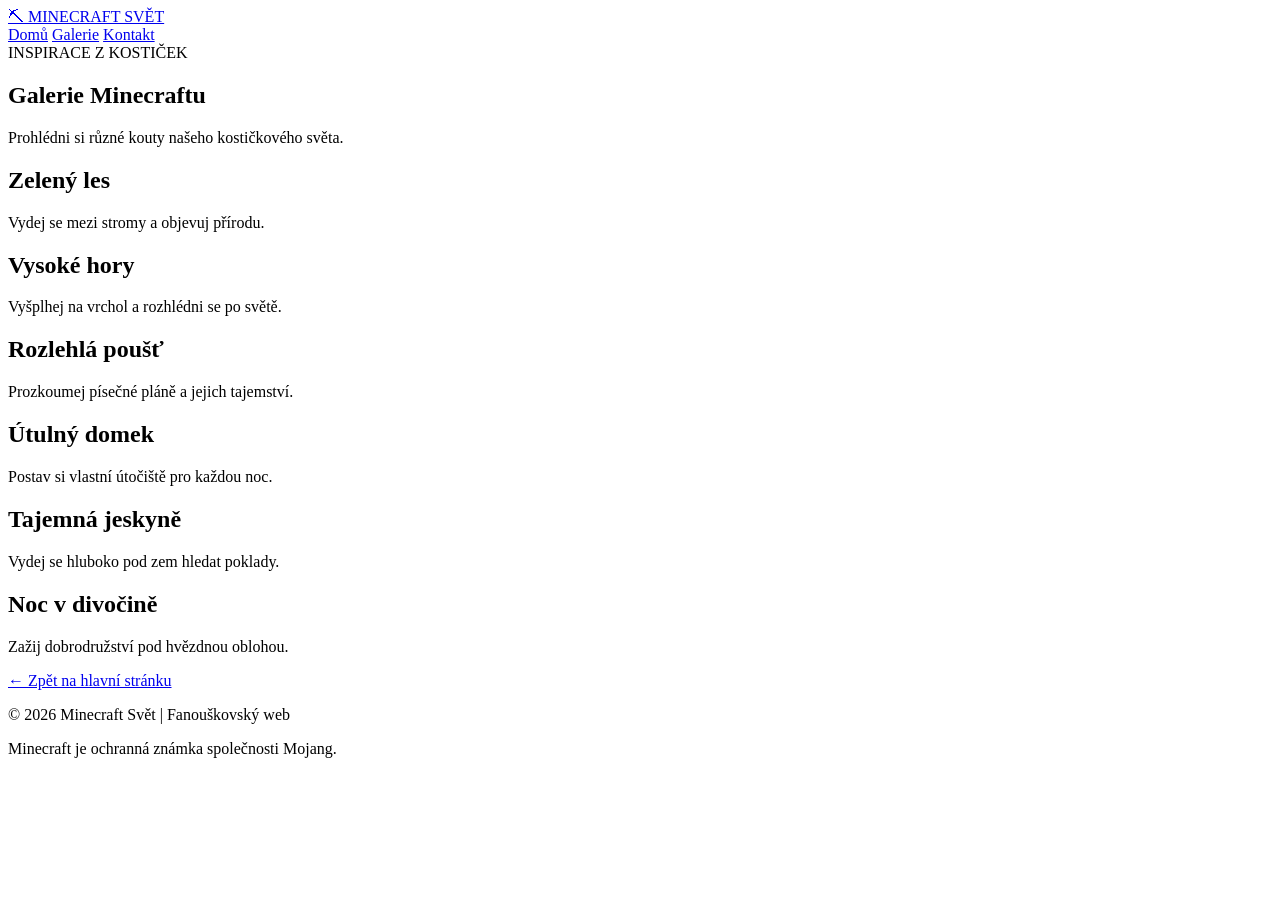
==== galerie.html @ 8e6a987d "Add galerie.html for Minecraft gallery page This file contains the HTML structure for the Minecraft " ====
<!DOCTYPE html>
<html lang="cs">
<head>
    <meta charset="UTF-8">
    <meta name="viewport" content="width=device-width, initial-scale=1.0">
    <title>Minecraft svět | Galerie</title>
    <link rel="stylesheet" href="style.css">
</head>
<body>

    <header>
        <a class="logo" href="index.html">⛏ MINECRAFT SVĚT</a>
        <nav>
            <a href="index.html">Domů</a>
            <a class="active" href="galerie.html">Galerie</a>
            <a href="kontakt.html">Kontakt</a>
        </nav>
    </header>

    <main>
        <section class="page-intro">
            <span class="tag">INSPIRACE Z KOSTIČEK</span>
            <h1>Galerie Minecraftu</h1>
            <p>Prohlédni si různé kouty našeho kostičkového světa.</p>
        </section>

        <section class="gallery">
            <article class="gallery-card">
                <div class="scene scene-forest">
                    <div class="pixel-sun"></div>
                    <div class="pixel-tree"></div>
                    <div class="pixel-ground"></div>
                </div>
                <h2>Zelený les</h2>
                <p>Vydej se mezi stromy a objevuj přírodu.</p>
            </article>

            <article class="gallery-card">
                <div class="scene scene-mountain">
                    <div class="pixel-mountain"></div>
                    <div class="pixel-ground"></div>
                </div>
                <h2>Vysoké hory</h2>
                <p>Vyšplhej na vrchol a rozhlédni se po světě.</p>
            </article>

            <article class="gallery-card">
                <div class="scene scene-desert">
                    <div class="pixel-sun"></div>
                    <div class="pixel-pyramid"></div>
                    <div class="pixel-ground"></div>
                </div>
                <h2>Rozlehlá poušť</h2>
                <p>Prozkoumej písečné pláně a jejich tajemství.</p>
            </article>

            <article class="gallery-card">
                <div class="scene scene-house">
                    <div class="pixel-house"></div>
                    <div class="pixel-ground"></div>
                </div>
                <h2>Útulný domek</h2>
                <p>Postav si vlastní útočiště pro každou noc.</p>
            </article>

            <article class="gallery-card">
                <div class="scene scene-cave">
                    <div class="pixel-diamond"></div>
                    <div class="pixel-ground"></div>
                </div>
                <h2>Tajemná jeskyně</h2>
                <p>Vydej se hluboko pod zem hledat poklady.</p>
            </article>

            <article class="gallery-card">
                <div class="scene scene-night">
                    <div class="pixel-moon"></div>
                    <div class="pixel-tree"></div>
                    <div class="pixel-ground"></div>
                </div>
                <h2>Noc v divočině</h2>
                <p>Zažij dobrodružství pod hvězdnou oblohou.</p>
            </article>
        </section>

        <div class="center">
            <a class="btn" href="index.html">← Zpět na hlavní stránku</a>
        </div>
    </main>

    <footer>
        <p>© 2026 Minecraft Svět | Fanouškovský web</p>
        <p>Minecraft je ochranná známka společnosti Mojang.</p>
    </footer>

</body>
</html>
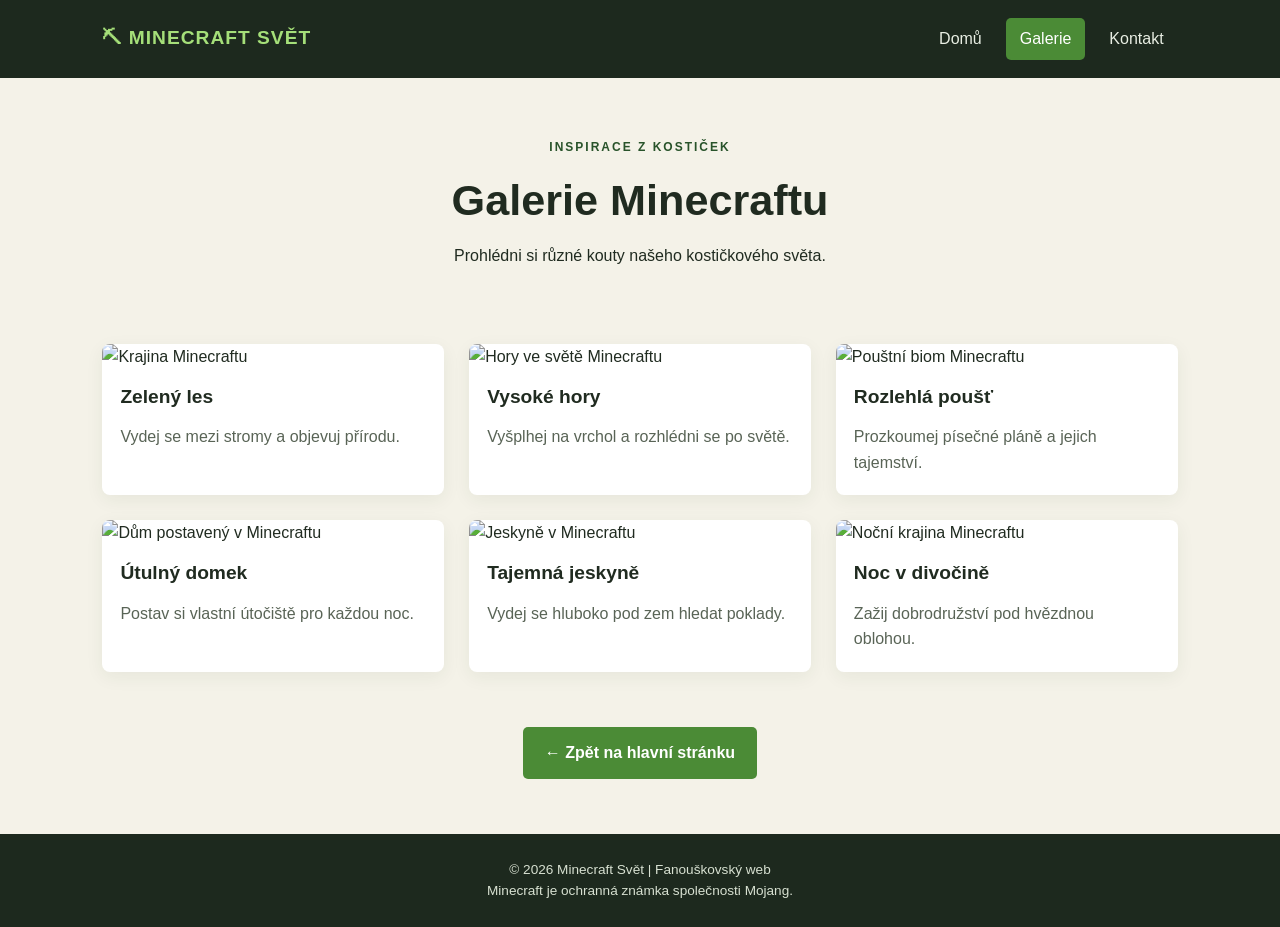
==== commit a171aaeb: "Replace scenes with images in gallery section" ====
--- a/galerie.html
+++ b/galerie.html
@@ -26,62 +26,55 @@
         </section>
 
         <section class="gallery">
+
             <article class="gallery-card">
-                <div class="scene scene-forest">
-                    <div class="pixel-sun"></div>
-                    <div class="pixel-tree"></div>
-                    <div class="pixel-ground"></div>
-                </div>
+                <img class="gallery-photo"
+                     src="https://commons.wikimedia.org/wiki/Special:FilePath/Minecraft%20landscape.png"
+                     alt="Krajina Minecraftu">
                 <h2>Zelený les</h2>
                 <p>Vydej se mezi stromy a objevuj přírodu.</p>
             </article>
 
             <article class="gallery-card">
-                <div class="scene scene-mountain">
-                    <div class="pixel-mountain"></div>
-                    <div class="pixel-ground"></div>
-                </div>
+                <img class="gallery-photo"
+                     src="https://commons.wikimedia.org/wiki/Special:FilePath/Minecraft%20mountains.png"
+                     alt="Hory ve světě Minecraftu">
                 <h2>Vysoké hory</h2>
                 <p>Vyšplhej na vrchol a rozhlédni se po světě.</p>
             </article>
 
             <article class="gallery-card">
-                <div class="scene scene-desert">
-                    <div class="pixel-sun"></div>
-                    <div class="pixel-pyramid"></div>
-                    <div class="pixel-ground"></div>
-                </div>
+                <img class="gallery-photo"
+                     src="https://commons.wikimedia.org/wiki/Special:FilePath/Minecraft%20desert.png"
+                     alt="Pouštní biom Minecraftu">
                 <h2>Rozlehlá poušť</h2>
                 <p>Prozkoumej písečné pláně a jejich tajemství.</p>
             </article>
 
             <article class="gallery-card">
-                <div class="scene scene-house">
-                    <div class="pixel-house"></div>
-                    <div class="pixel-ground"></div>
-                </div>
+                <img class="gallery-photo"
+                     src="https://commons.wikimedia.org/wiki/Special:FilePath/Minecraft%20house.png"
+                     alt="Dům postavený v Minecraftu">
                 <h2>Útulný domek</h2>
                 <p>Postav si vlastní útočiště pro každou noc.</p>
             </article>
 
             <article class="gallery-card">
-                <div class="scene scene-cave">
-                    <div class="pixel-diamond"></div>
-                    <div class="pixel-ground"></div>
-                </div>
+                <img class="gallery-photo"
+                     src="https://commons.wikimedia.org/wiki/Special:FilePath/Minecraft%20cave.png"
+                     alt="Jeskyně v Minecraftu">
                 <h2>Tajemná jeskyně</h2>
                 <p>Vydej se hluboko pod zem hledat poklady.</p>
             </article>
 
             <article class="gallery-card">
-                <div class="scene scene-night">
-                    <div class="pixel-moon"></div>
-                    <div class="pixel-tree"></div>
-                    <div class="pixel-ground"></div>
-                </div>
+                <img class="gallery-photo"
+                     src="https://commons.wikimedia.org/wiki/Special:FilePath/Minecraft%20night.png"
+                     alt="Noční krajina Minecraftu">
                 <h2>Noc v divočině</h2>
                 <p>Zažij dobrodružství pod hvězdnou oblohou.</p>
             </article>
+
         </section>
 
         <div class="center">
--- a/style.css
+++ b/style.css
@@ -0,0 +1,564 @@
+
+/* Základní nastavení */
+* {
+    box-sizing: border-box;
+    margin: 0;
+    padding: 0;
+}
+
+:root {
+    --green: #4b8b36;
+    --dark-green: #28532a;
+    --brown: #795438;
+    --dark: #202b20;
+    --cream: #f4f2e8;
+    --white: #ffffff;
+}
+
+body {
+    font-family: Arial, sans-serif;
+    background: var(--cream);
+    color: var(--dark);
+    line-height: 1.6;
+}
+
+header {
+    background: #1d291e;
+    color: white;
+    padding: 18px 8%;
+    display: flex;
+    justify-content: space-between;
+    align-items: center;
+    gap: 20px;
+    flex-wrap: wrap;
+}
+
+.logo {
+    color: #a5df79;
+    font-size: 1.2rem;
+    font-weight: bold;
+    text-decoration: none;
+    letter-spacing: 1px;
+}
+
+nav {
+    display: flex;
+    gap: 10px;
+    flex-wrap: wrap;
+}
+
+nav a {
+    color: #e8eee3;
+    text-decoration: none;
+    padding: 8px 14px;
+    border-radius: 5px;
+}
+
+nav a:hover,
+nav a.active {
+    background: var(--green);
+    color: white;
+}
+
+.hero {
+    min-height: 440px;
+    background: linear-gradient(135deg, #d6f0b4, #83c66c);
+    display: grid;
+    grid-template-columns: 1fr 1fr;
+    align-items: center;
+    padding: 55px 8%;
+    gap: 35px;
+    overflow: hidden;
+}
+
+.hero-content h1 {
+    font-size: clamp(2.5rem, 5vw, 4.5rem);
+    line-height: 1.05;
+    margin: 16px 0;
+    color: #203d22;
+}
+
+.hero-content p {
+    max-width: 480px;
+    margin-bottom: 25px;
+}
+
+.tag {
+    font-size: 0.75rem;
+    font-weight: bold;
+    letter-spacing: 2px;
+    color: var(--dark-green);
+}
+
+.btn {
+    display: inline-block;
+    background: var(--green);
+    color: white;
+    border: none;
+    border-radius: 5px;
+    padding: 13px 22px;
+    text-decoration: none;
+    font-weight: bold;
+    cursor: pointer;
+    font-size: 1rem;
+}
+
+.btn:hover {
+    background: var(--dark-green);
+}
+
+/* Kostičková ilustrace na hlavní stránce */
+.hero-art {
+    height: 300px;
+    position: relative;
+    overflow: hidden;
+    background: linear-gradient(#81c9f0 0 65%, #6da64d 65%);
+    border: 8px solid #fff;
+    box-shadow: 8px 8px 0 #53873e;
+    image-rendering: pixelated;
+}
+
+.sun {
+    position: absolute;
+    width: 55px;
+    height: 55px;
+    background: #ffe56b;
+    top: 30px;
+    right: 45px;
+}
+
+.cloud {
+    position: absolute;
+    background: white;
+    height: 18px;
+    width: 75px;
+    top: 65px;
+    left: 45px;
+    box-shadow: 20px -15px white, 40px 0 white;
+}
+
+.cloud-two {
+    top: 120px;
+    left: 180px;
+    transform: scale(.7);
+}
+
+.mountain {
+    position: absolute;
+    bottom: 75px;
+    left: 35px;
+    width: 190px;
+    height: 130px;
+    background: #718d70;
+    clip-path: polygon(50% 0, 100% 100%, 0 100%);
+}
+
+.grass-block {
+    position: absolute;
+    bottom: 0;
+    right: 0;
+    width: 100%;
+    height: 90px;
+}
+
+.grass-top {
+    height: 25px;
+    background: #4e9c3c;
+}
+
+.dirt {
+    height: 65px;
+    background: repeating-linear-gradient(
+        90deg, #93623d 0 30px, #805333 30px 60px
+    );
+}
+
+.little-tree {
+    position: absolute;
+    bottom: 90px;
+    right: 55px;
+}
+
+.trunk {
+    height: 65px;
+    width: 25px;
+    background: #79502e;
+    margin: auto;
+}
+
+.leaves {
+    width: 95px;
+    height: 95px;
+    background: #347b32;
+    box-shadow: inset 15px 0 #438e38;
+}
+
+/* Obsah a sekce */
+.section {
+    padding: 65px 8%;
+}
+
+.section-heading,
+.page-intro {
+    text-align: center;
+    margin-bottom: 35px;
+}
+
+.section-heading h2,
+.page-intro h1 {
+    font-size: clamp(1.8rem, 4vw, 2.7rem);
+    margin: 8px 0;
+}
+
+.features {
+    display: grid;
+    grid-template-columns: repeat(3, 1fr);
+    gap: 22px;
+}
+
+.feature {
+    background: white;
+    padding: 28px;
+    border-radius: 8px;
+    border-bottom: 5px solid var(--green);
+    box-shadow: 0 5px 18px #263a2010;
+}
+
+.feature-icon {
+    font-size: 2.5rem;
+    margin-bottom: 10px;
+}
+
+.feature h3 {
+    margin-bottom: 8px;
+}
+
+.quote {
+    background: #29472b;
+    color: white;
+    text-align: center;
+    padding: 45px 20px;
+}
+
+.quote p {
+    font-size: 1.5rem;
+    font-weight: bold;
+    margin-bottom: 12px;
+}
+
+.quote a {
+    color: #b9e78d;
+}
+
+/* Podstránky */
+.page-intro {
+    padding: 55px 8% 25px;
+}
+
+.gallery {
+    padding: 15px 8% 55px;
+    display: grid;
+    grid-template-columns: repeat(3, 1fr);
+    gap: 25px;
+}
+
+.gallery-card {
+    background: white;
+    border-radius: 8px;
+    overflow: hidden;
+    box-shadow: 0 5px 18px #263a2010;
+}
+
+.gallery-card h2,
+.gallery-card p {
+    margin: 12px 18px;
+}
+
+.gallery-card h2 {
+    font-size: 1.2rem;
+}
+
+.gallery-card p {
+    margin-bottom: 20px;
+    color: #596456;
+}
+
+/* Ilustrace v galerii */
+.scene {
+    height: 190px;
+    position: relative;
+    overflow: hidden;
+    background: #8bd0ee;
+}
+
+.pixel-ground {
+    position: absolute;
+    bottom: 0;
+    height: 45px;
+    width: 100%;
+    background: #4e9b3e;
+    border-top: 12px solid #75c653;
+}
+
+.pixel-sun {
+    position: absolute;
+    top: 25px;
+    right: 30px;
+    width: 35px;
+    height: 35px;
+    background: #ffe16b;
+}
+
+.pixel-tree {
+    position: absolute;
+    bottom: 45px;
+    left: 45%;
+    width: 25px;
+    height: 70px;
+    background: #80512f;
+}
+
+.pixel-tree::before {
+    content: "";
+    position: absolute;
+    width: 85px;
+    height: 75px;
+    background: #317d35;
+    left: -30px;
+    top: -55px;
+    box-shadow: inset 15px 0 #499340;
+}
+
+.scene-mountain {
+    background: #9ad5f3;
+}
+
+.pixel-mountain {
+    position: absolute;
+    bottom: 35px;
+    left: 20%;
+    width: 190px;
+    height: 150px;
+    background: #7b8e9a;
+    clip-path: polygon(50% 0, 100% 100%, 0 100%);
+}
+
+.scene-desert {
+    background: #f5c66e;
+}
+
+.scene-desert .pixel-ground {
+    background: #d4a14e;
+    border-color: #e9c477;
+}
+
+.pixel-pyramid {
+    position: absolute;
+    bottom: 40px;
+    left: 30%;
+    width: 150px;
+    height: 120px;
+    background: #b98a46;
+    clip-path: polygon(50% 0, 100% 100%, 0 100%);
+}
+
+.scene-house {
+    background: #9bd3f0;
+}
+
+.pixel-house {
+    position: absolute;
+    bottom: 45px;
+    left: 30%;
+    width: 125px;
+    height: 90px;
+    background: #b77b4a;
+    border: 8px solid #81532f;
+}
+
+.pixel-house::before {
+    content: "";
+    position: absolute;
+    top: -40px;
+    left: -15px;
+    width: 140px;
+    height: 40px;
+    background: #8d4531;
+    clip-path: polygon(50% 0, 100% 100%, 0 100%);
+}
+
+.pixel-house::after {
+    content: "";
+    position: absolute;
+    width: 25px;
+    height: 45px;
+    bottom: 0;
+    left: 40px;
+    background: #5a3925;
+}
+
+.scene-cave {
+    background: #657b86;
+}
+
+.scene-cave .pixel-ground {
+    background: #424b4c;
+    border-color: #68716b;
+}
+
+.pixel-diamond {
+    position: absolute;
+    top: 55px;
+    left: 45%;
+    width: 45px;
+    height: 45px;
+    background: #5be5e5;
+    transform: rotate(45deg);
+    box-shadow: 0 0 25px #5be5e5;
+}
+
+.scene-night {
+    background: #172b50;
+}
+
+.scene-night .pixel-ground {
+    background: #284e2e;
+    border-color: #41743b;
+}
+
+.scene-night .pixel-tree {
+    background: #563b2b;
+}
+
+.scene-night .pixel-tree::before {
+    background: #285c39;
+}
+
+.pixel-moon {
+    position: absolute;
+    top: 25px;
+    right: 35px;
+    width: 35px;
+    height: 35px;
+    background: #fff3bd;
+    box-shadow: 35px 20px 0 -14px white,
+                -60px 35px 0 -14px white;
+}
+
+.center {
+    text-align: center;
+    padding: 0 20px 55px;
+}
+
+/* Kontakt */
+.contact-layout {
+    max-width: 1050px;
+    margin: 0 auto;
+    padding: 20px 8% 65px;
+    display: grid;
+    grid-template-columns: 1fr 1.2fr;
+    gap: 45px;
+}
+
+.contact-info h2 {
+    margin-bottom: 15px;
+}
+
+.contact-detail {
+    display: flex;
+    gap: 15px;
+    margin-top: 25px;
+}
+
+.contact-detail span {
+    font-size: 1.7rem;
+}
+
+.contact-detail p {
+    color: #596456;
+}
+
+.contact-form {
+    background: white;
+    padding: 28px;
+    border-radius: 8px;
+    box-shadow: 0 5px 18px #263a2010;
+}
+
+.contact-form label {
+    display: block;
+    font-weight: bold;
+    margin: 12px 0 5px;
+}
+
+.contact-form input,
+.contact-form textarea {
+    width: 100%;
+    padding: 12px;
+    border: 1px solid #cbd3c5;
+    border-radius: 5px;
+    font: inherit;
+    background: #fbfcf9;
+}
+
+.contact-form textarea {
+    resize: vertical;
+}
+
+.contact-form .btn {
+    margin-top: 18px;
+}
+
+.form-note {
+    margin-top: 12px;
+    font-size: 0.8rem;
+    color: #687364;
+}
+
+/* Patička */
+footer {
+    text-align: center;
+    background: #1d291e;
+    color: #d7e0d1;
+    padding: 25px 15px;
+    font-size: 0.85rem;
+}
+
+/* Zobrazení na mobilech */
+@media (max-width: 750px) {
+    .hero {
+        grid-template-columns: 1fr;
+        padding: 40px 7%;
+    }
+
+    .hero-art {
+        height: 230px;
+    }
+
+    .features,
+    .gallery,
+    .contact-layout {
+        grid-template-columns: 1fr;
+    }
+
+    .section {
+        padding: 45px 7%;
+    }
+
+    .gallery {
+        padding: 10px 7% 40px;
+    }
+
+    .contact-layout {
+        padding: 10px 7% 45px;
+        gap: 25px;
+    }
+
+    header {
+        justify-content: center;
+    }
+
+    nav {
+        justify-content: center;
+    }
+}
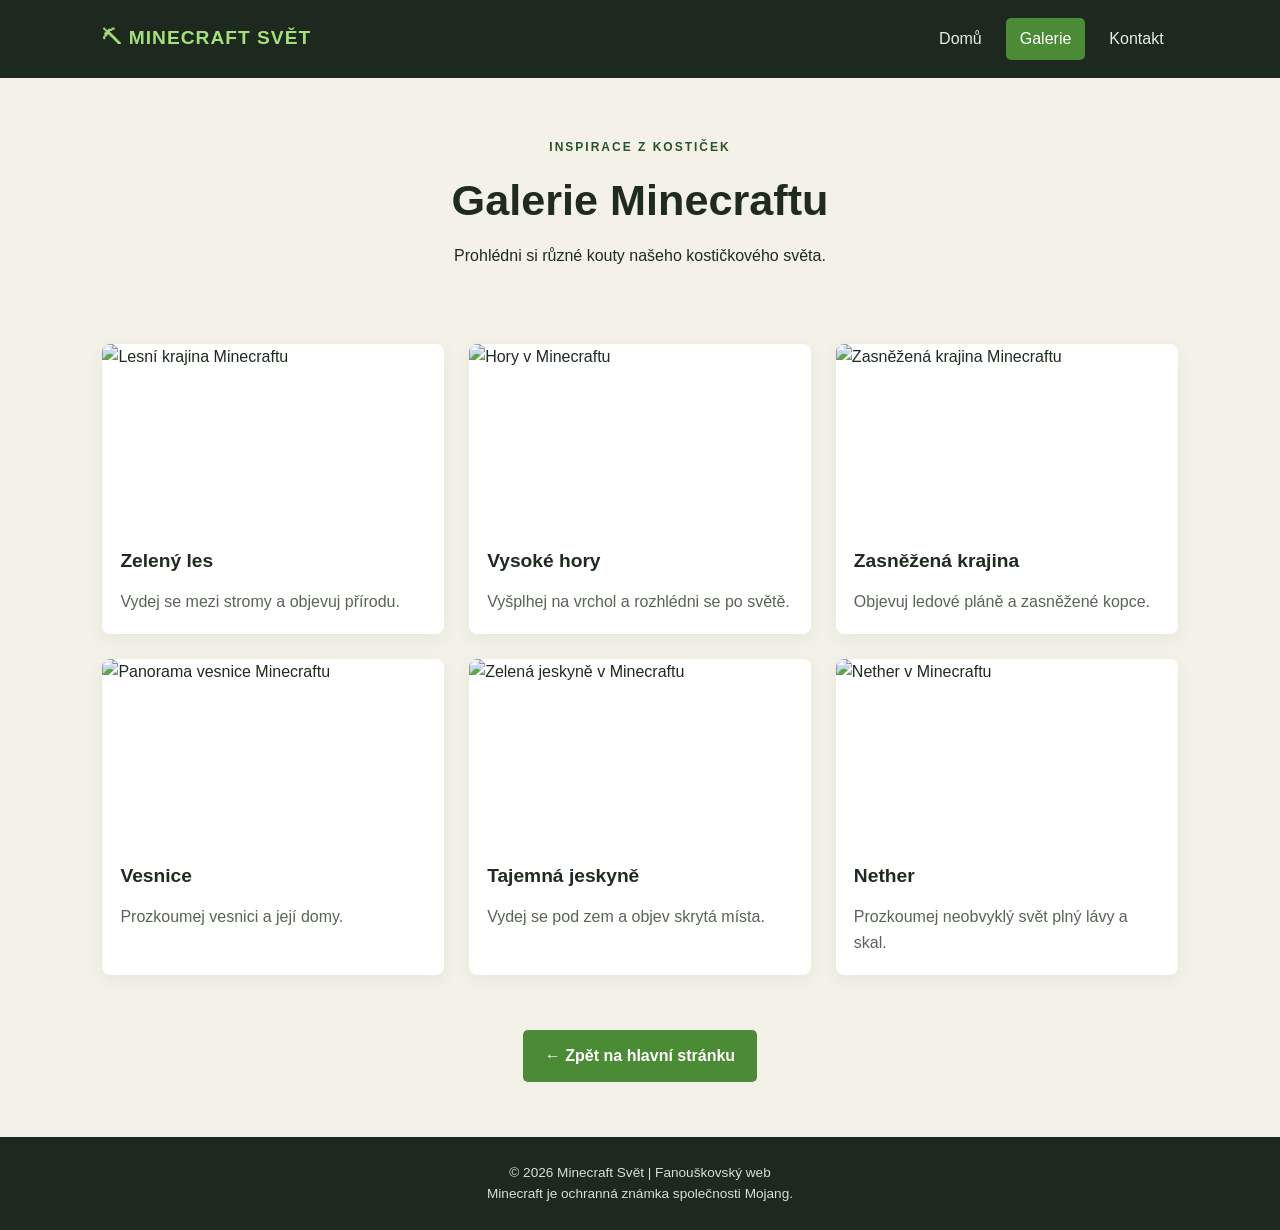
==== commit 2aaa62b8: "Update gallery images and descriptions in galerie.html" ====
--- a/galerie.html
+++ b/galerie.html
@@ -29,50 +29,50 @@
 
             <article class="gallery-card">
                 <img class="gallery-photo"
-                     src="https://commons.wikimedia.org/wiki/Special:FilePath/Minecraft%20landscape.png"
-                     alt="Krajina Minecraftu">
+     src="https://commons.wikimedia.org/wiki/Special:FilePath/Minecraft%20-%20Taiga.jpg"
+     alt="Lesní krajina Minecraftu">
                 <h2>Zelený les</h2>
                 <p>Vydej se mezi stromy a objevuj přírodu.</p>
             </article>
 
             <article class="gallery-card">
                 <img class="gallery-photo"
-                     src="https://commons.wikimedia.org/wiki/Special:FilePath/Minecraft%20mountains.png"
-                     alt="Hory ve světě Minecraftu">
+                     src="https://commons.wikimedia.org/wiki/Special:FilePath/Minecraft%20-%201.18%20mountains.jpg"
+                     alt="Hory v Minecraftu">
                 <h2>Vysoké hory</h2>
                 <p>Vyšplhej na vrchol a rozhlédni se po světě.</p>
             </article>
 
             <article class="gallery-card">
                 <img class="gallery-photo"
-                     src="https://commons.wikimedia.org/wiki/Special:FilePath/Minecraft%20desert.png"
-                     alt="Pouštní biom Minecraftu">
-                <h2>Rozlehlá poušť</h2>
-                <p>Prozkoumej písečné pláně a jejich tajemství.</p>
+                     src="https://commons.wikimedia.org/wiki/Special:FilePath/Minecraft%20Snowy%20Plains.png"
+                     alt="Zasněžená krajina Minecraftu">
+                <h2>Zasněžená krajina</h2>
+                <p>Objevuj ledové pláně a zasněžené kopce.</p>
             </article>
 
             <article class="gallery-card">
                 <img class="gallery-photo"
-                     src="https://commons.wikimedia.org/wiki/Special:FilePath/Minecraft%20house.png"
-                     alt="Dům postavený v Minecraftu">
-                <h2>Útulný domek</h2>
-                <p>Postav si vlastní útočiště pro každou noc.</p>
+                     src="https://commons.wikimedia.org/wiki/Special:FilePath/Minecraft%20village%20panorama.png"
+                     alt="Panorama vesnice Minecraftu">
+                <h2>Vesnice</h2>
+                <p>Prozkoumej vesnici a její domy.</p>
             </article>
 
             <article class="gallery-card">
                 <img class="gallery-photo"
-                     src="https://commons.wikimedia.org/wiki/Special:FilePath/Minecraft%20cave.png"
-                     alt="Jeskyně v Minecraftu">
+     src="https://commons.wikimedia.org/wiki/Special:FilePath/Minecraft%20-%20Lush%20caves.jpg"
+     alt="Zelená jeskyně v Minecraftu">
                 <h2>Tajemná jeskyně</h2>
-                <p>Vydej se hluboko pod zem hledat poklady.</p>
+                <p>Vydej se pod zem a objev skrytá místa.</p>
             </article>
 
             <article class="gallery-card">
                 <img class="gallery-photo"
-                     src="https://commons.wikimedia.org/wiki/Special:FilePath/Minecraft%20night.png"
-                     alt="Noční krajina Minecraftu">
-                <h2>Noc v divočině</h2>
-                <p>Zažij dobrodružství pod hvězdnou oblohou.</p>
+                     src="https://commons.wikimedia.org/wiki/Special:FilePath/Minecraft%20The%20Nether.png"
+                     alt="Nether v Minecraftu">
+                <h2>Nether</h2>
+                <p>Prozkoumej neobvyklý svět plný lávy a skal.</p>
             </article>
 
         </section>
--- a/style.css
+++ b/style.css
@@ -562,3 +562,24 @@
         justify-content: center;
     }
 }
+
+/* Skutečné obrázky na hlavní stránce a v galerii */
+.hero-photo img {
+    width: 100%;
+    height: 100%;
+    object-fit: cover;
+    display: block;
+}
+
+.gallery-photo {
+    display: block;
+    width: 100%;
+    height: 190px;
+    object-fit: cover;
+}
+
+@media (max-width: 750px) {
+    .hero-photo {
+        height: 230px;
+    }
+}
